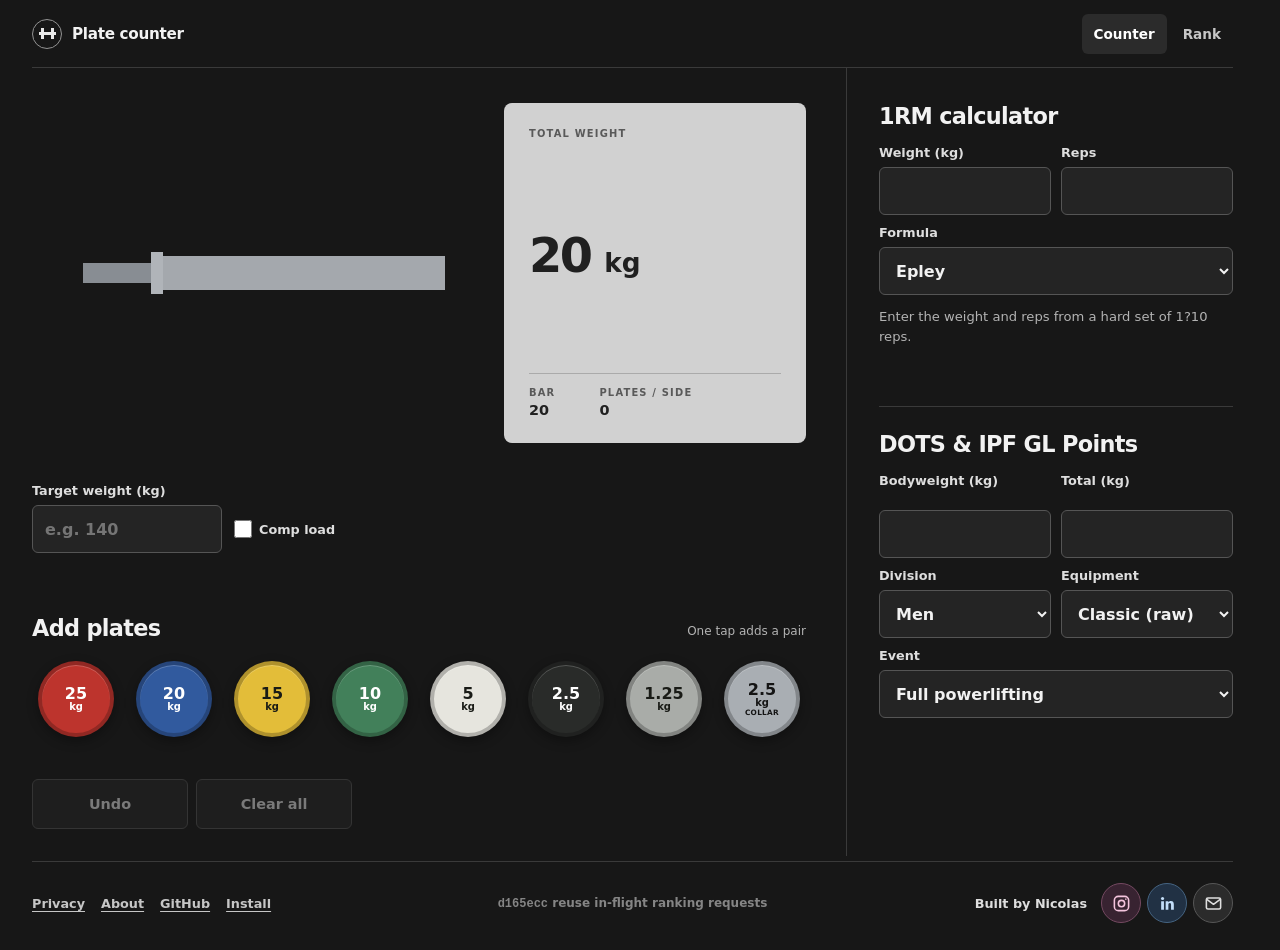
==== index.html @ 985d7a4e "ui mobile fix" ====
﻿<!doctype html>
<html lang="en">
<head>
  <meta charset="utf-8">
  <meta name="viewport" content="width=device-width, initial-scale=1">
  <meta name="theme-color" content="#171717">
  <title>Plate counter</title>
  <link rel="manifest" href="manifest.webmanifest">
  <link rel="stylesheet" href="styles/main.css">
</head>
<body>
  <main>
    <header class="header">
      <div class="brand"><span class="brand-mark" aria-hidden="true"><span></span></span><h1>Plate counter</h1></div>
      <nav class="site-tabs" aria-label="Pages"><a href="index.html" aria-current="page">Counter</a><a href="rank.html">Rank</a></nav>
    </header>
    <div class="app-layout">
    <div class="workspace">
      <section class="visual" aria-label="Barbell viewed from one side">
        <div class="barbell-view">
          <div class="barbell" aria-hidden="true">
            <div class="barbell-shaft"></div>
            <div class="barbell-shoulder"></div>
            <div class="barbell-sleeve"><div id="plate-stack"></div></div>
          </div>
        </div>
      </section>
      <section class="counter" aria-label="Barbell weight">
        <div class="counter-heading"><p>Total weight</p></div>
        <div class="total"><span id="total" aria-live="off">20</span> <span class="total-unit">kg</span></div>
        <p id="total-announcement" class="sr-only" aria-live="polite"></p>
        <div class="counter-details"><p><span>BAR</span><strong id="bar-weight">20</strong></p><p><span>PLATES / SIDE</span><strong id="per-side">0</strong></p></div>
      </section>
      <section class="controls" aria-labelledby="plates-title">
        <div class="target-load">
          <div class="target-fields">
            <label for="target-weight">Target weight (kg)<input id="target-weight" type="number" inputmode="decimal" step="any" placeholder="e.g. 140" aria-describedby="target-status"></label>
            <label class="comp-load"><input id="comp-load" type="checkbox"> Comp load</label>
          </div>
          <p id="target-status" role="status"></p>
        </div>
        <div class="controls-heading"><div><h2 id="plates-title">Add plates</h2></div><p>One tap adds a pair</p></div>
        <div id="plate-buttons" class="plate-buttons"></div>
        <div class="actions"><button id="undo" type="button" disabled>Undo</button><button id="clear" type="button" disabled>Clear all</button></div>
      </section>
    </div>
    <aside class="calculators" aria-label="Lifting calculators">
      <section class="calculator" aria-labelledby="one-rm-title">
        <h2 id="one-rm-title">1RM calculator</h2>
        <form id="one-rm-form" class="calculator-inputs">
          <label>Weight (kg)<input name="weight" type="number" min="0" step="any" inputmode="decimal" required></label>
          <label>Reps<input name="reps" type="number" min="1" max="10" step="1" inputmode="numeric" required></label>
          <label class="calculator-wide">Formula
            <select name="formula">
              <option value="epley">Epley</option>
              <option value="brzycki">Brzycki</option>
            </select>
          </label>
        </form>
        <p class="calculator-note">Enter the weight and reps from a hard set of 1?10 reps.</p>
        <output id="one-rm-result" class="calculator-result" aria-live="polite"></output>
      </section>
      <section class="calculator" aria-labelledby="scores-title">
        <h2 id="scores-title">DOTS &amp; IPF GL Points</h2>
        <form id="score-form" class="calculator-inputs">
          <label>Bodyweight (kg)<input name="bodyweight" type="number" min="0" step="any" inputmode="decimal" required></label>
          <label><span id="lift-result-label">Total (kg)</span><input name="liftResult" type="number" min="0" step="any" inputmode="decimal" required></label>
          <label>Division
            <select name="division">
              <option value="men">Men</option>
              <option value="women">Women</option>
            </select>
          </label>
          <label>Equipment
            <select name="equipment">
              <option value="classic">Classic (raw)</option>
              <option value="equipped">Equipped</option>
            </select>
          </label>
          <label class="calculator-wide">Event
            <select name="eventType">
              <option value="full">Full powerlifting</option>
              <option value="bench">Bench press only</option>
            </select>
          </label>
        </form>
        <output id="score-result" class="calculator-result" aria-live="polite"></output>
      </section>
    </aside>
    </div>
    <footer>
      <nav class="footer-pages" aria-label="Site information">
        <a href="privacy.html">Privacy</a>
        <a href="about.html">About</a>
        <a href="https://github.com/kampans/plate-counter">GitHub</a>
        <button id="install-app" class="footer-install" type="button" hidden>Install</button>
      </nav>
      <a class="footer-commit" href="https://github.com/kampans/plate-counter/commit/d165eccd08eb56cf5f79ba65597ac024fa3d75d5"><code>d165ecc</code> reuse in-flight ranking requests</a>
      <div class="footer-credit">
        <span>Built by Nicolas</span>
        <nav class="contact-badges" aria-label="Contact Nicolas">
          <a class="contact-instagram" href="https://www.instagram.com/nicocampan" aria-label="Instagram" title="Instagram">
            <svg viewBox="0 0 24 24" aria-hidden="true" fill="none" stroke="currentColor" stroke-width="2" stroke-linecap="round" stroke-linejoin="round"><rect x="3" y="3" width="18" height="18" rx="5"/><circle cx="12" cy="12" r="4"/><circle cx="17.5" cy="6.5" r="1" fill="currentColor" stroke="none"/></svg>
          </a>
          <a class="contact-linkedin" href="https://www.linkedin.com/feed/" aria-label="LinkedIn" title="LinkedIn">
            <svg viewBox="0 0 24 24" aria-hidden="true" fill="none" stroke="currentColor" stroke-width="2" stroke-linecap="round" stroke-linejoin="round"><path fill="currentColor" stroke="none" d="M4 9h3.5v11H4zm5.7 0H13v1.5c.7-1.1 1.7-1.8 3.3-1.8 3 0 3.7 2 3.7 4.6V20h-3.5v-6c0-1.5-.3-2.5-1.6-2.5-1.4 0-1.8 1.1-1.8 2.5v6H9.7z"/><circle cx="5.75" cy="5.7" r="2" fill="currentColor" stroke="none"/></svg>
          </a>
          <a class="contact-email" href="mailto:nikolas.kampans@gmail.com" aria-label="Email" title="Email">
            <svg viewBox="0 0 24 24" aria-hidden="true" fill="none" stroke="currentColor" stroke-width="2" stroke-linecap="round" stroke-linejoin="round"><rect x="3" y="5" width="18" height="14" rx="2"/><path d="m4 7 8 6 8-6"/></svg>
          </a>
        </nav>
      </div>
    </footer>
    <dialog id="install-help" class="site-dialog" aria-labelledby="install-help-title">
      <h2 id="install-help-title">Install or create a shortcut</h2>
      <p>On desktop Chrome, open the three-dot menu, choose <strong>Cast, save, and share</strong>, then select <strong>Install page as app</strong> or <strong>Create shortcut</strong>.</p>
      <p>On Android, open the Chrome menu and choose <strong>Add to Home screen</strong>.</p>
      <form method="dialog"><button type="submit" autofocus>Done</button></form>
    </dialog>
  </main>
  <script src="src/install.js"></script>
  <script src="config/plates.js"></script>
  <script src="src/counter.js"></script>
  <script src="src/calculators/one-rm.js"></script>
  <script src="src/score-formulas.js"></script>
  <script src="src/calculators/scores.js"></script>
  <script src="src/footer-commit.js" defer></script>
</body>
</html>
---- styles/main.css ----
﻿/* Plate counter: mobile-first, with a quiet monochrome interface. */
*, *::before, *::after { box-sizing: border-box; }
:root { font-family: system-ui, -apple-system, BlinkMacSystemFont, "Segoe UI", sans-serif; color: #f2f2f2; background: #171717; }
html { scrollbar-gutter: stable; }
body { margin: 0; min-height: 100dvh; -webkit-tap-highlight-color: transparent; }
main { display: flex; flex-direction: column; width: min(100% - 32px, 1000px); min-height: 100dvh; margin: 0 auto; }
.header { min-height: 68px; display: flex; justify-content: space-between; align-items: center; border-bottom: 1px solid #3a3a3a; }
.site-tabs { display: flex; gap: 4px; }
.site-tabs a { padding: 12px; border-radius: 6px; color: #c6c6c6; font-size: .85rem; font-weight: 700; text-decoration: none; }
.site-tabs a:is(:hover, [aria-current="page"]) { color: #fff; background: #2b2b2b; }
.site-tabs a:focus-visible { outline: 3px solid #f2f2f2; outline-offset: 2px; }
.brand { display: flex; align-items: center; gap: 10px; }
.brand-mark { width: 30px; height: 30px; display: grid; place-items: center; border: 1px solid #929292; border-radius: 50%; }
.brand-mark span { width: 13px; height: 11px; border-left: 3px solid #e8e8e8; border-right: 3px solid #e8e8e8; position: relative; }
.brand-mark span::after { content: ""; position: absolute; top: 4px; left: -5px; width: 17px; height: 3px; background: #e8e8e8; }
.brand :is(h1, .brand-title) { margin: 0; font-size: .95rem; font-weight: 750; letter-spacing: -.02em; }
.header-note, .visual-heading, .eyebrow, .counter-heading, .counter-details span, footer { font-size: .62rem; letter-spacing: .12em; font-weight: 700; }
.header-note { color: #999999; }
.workspace { padding-top: 23px; }
.visual-heading { display: flex; justify-content: space-between; color: #b0b0b0; }
.visual-heading span:last-child { color: #7a7a7a; }
.barbell-view {
  --barbell-height: clamp(250px, 68vw, 340px);
  --max-plate-scale: .56px;
  container-type: inline-size;
  height: var(--barbell-height);
  overflow: auto hidden;
}
.barbell {
  --shaft-width: clamp(36px, 15cqw, 105px);
  --shoulder-width: 12px;
  --plate-scale: clamp(.42px, calc((100cqw - var(--shaft-width) - var(--shoulder-width)) / 415), var(--max-plate-scale));
  --sleeve-length: calc(415 * var(--plate-scale));
  display: flex;
  align-items: center;
  width: max-content;
  margin-inline: auto;
  height: var(--barbell-height);
}
.barbell-shaft { flex: 0 0 auto; width: var(--shaft-width); height: calc(29 * var(--plate-scale)); background: #888d93; }
.barbell-shoulder { flex: 0 0 var(--shoulder-width); height: calc(62 * var(--plate-scale)); background: #b0b4b9; }
.barbell-sleeve { position: relative; flex: 0 0 auto; width: var(--sleeve-length); }
.barbell-sleeve::before {
  content: "";
  position: absolute;
  top: 50%;
  left: 0;
  width: var(--sleeve-length);
  height: calc(50 * var(--plate-scale));
  transform: translateY(-50%);
  background: #a4a8ad;
}
#plate-stack { position: relative; display: flex; align-items: center; }
.plate-profile {
  flex: none;
  width: calc(var(--thickness) * var(--plate-scale));
  height: calc(var(--diameter) * var(--plate-scale));
  border-radius: 2px;
  background: var(--plate-color);
}
.plate-profile:not(.collar-profile) { position: relative; border: 1px solid #000; }
.plate-number {
  position: absolute;
  bottom: 2px;
  left: 50%;
  transform: translateX(-50%);
  writing-mode: vertical-rl;
  text-orientation: upright;
  font: 700 8px/1 system-ui, sans-serif;
}
.collar-profile {
  position: relative;
  border-radius: 1px;
  background: #93999f;
  box-shadow: inset -3px 0 #747b82;
}
.collar-profile::before {
  content: "";
  position: absolute;
  bottom: 100%;
  left: 25%;
  width: 50%;
  height: calc(17 * var(--plate-scale));
  border-radius: 1px 1px 0 0;
  background: #747b82;
}
.counter { container-type: inline-size; margin-block-start: 24px; background: #d1d1d1; color: #202020; border-radius: 8px; padding: 18px 20px; }
.counter-heading { color: #595959; text-transform: uppercase; }
.counter-heading p { margin: 0; }
.total { margin: 4px 0 15px; min-block-size: 1lh; font-size: min(19cqi, 5rem); font-weight: 750; line-height: 1; letter-spacing: -.055em; font-variant-numeric: tabular-nums; white-space: nowrap; }
.total-unit { font-size: .55em; font-weight: 650; letter-spacing: 0; }
.counter-details { display: flex; gap: 44px; border-top: 1px solid #aaaaaa; padding-top: 13px; }
.counter-details p { margin: 0; display: flex; flex-direction: column; gap: 4px; }
.counter-details span { color: #595959; }
.counter-details strong { font-size: .9rem; }
.controls { padding: 30px 0 28px; }
.target-load { margin-bottom: 20px; }
.target-fields { display: flex; flex-wrap: wrap; align-items: end; gap: 12px; }
.target-fields > label:first-child { display: grid; flex: 0 1 190px; min-width: 0; gap: 7px; color: #dedede; font-size: .8rem; font-weight: 650; }
.comp-load { display: flex; align-items: center; gap: 7px; min-height: 48px; color: #dedede; font-size: .8rem; font-weight: 650; cursor: pointer; }
.comp-load input { width: 18px; height: 18px; margin: 0; accent-color: #ddd; cursor: pointer; }
#target-status { min-height: 2lh; margin: 6px 0 0; color: #b3b3b3; font-size: .8rem; line-height: 1.4; }
.controls-heading { display: flex; align-items: end; justify-content: space-between; gap: 8px; margin-bottom: 20px; }
.eyebrow { margin: 0 0 5px; color: #a7a7a7; }
h2 { margin: 0; font-size: 1.4rem; letter-spacing: -.03em; }
.controls-heading > p { margin: 0 0 3px; font-size: .75rem; color: #b3b3b3; text-align: right; }
.plate-buttons { display: grid; grid-template-columns: repeat(4, minmax(0, 1fr)); gap: 16px 7px; }
.plate-choice { display: flex; flex-direction: column; align-items: center; gap: 7px; min-width: 0; }
.plate-button { width: min(100%, 72px); min-width: 48px; min-height: 48px; aspect-ratio: 1; border-radius: 50%; border: 4px solid rgba(0,0,0,.23); box-shadow: inset 0 1px 0 rgba(255,255,255,.2), 0 4px 12px #0005; background: var(--plate-color); color: var(--plate-text); font: 750 1rem/1.1 system-ui, sans-serif; cursor: pointer; display: flex; flex-direction: column; align-items: center; justify-content: center; transition: transform .12s; }
.plate-button small { font-size: .62rem; font-weight: 650; }
.collar-button {
  color: #141414;
  background: #a9aeb3;
}
.collar-tag { font-size: .46rem; font-weight: 800; letter-spacing: .04em; text-transform: uppercase; }
.plate-button:active { transform: scale(.94); }
.plate-count { width: 100%; height: 1lh; color: #b5b5b5; text-align: center; font-size: .7rem; line-height: 1.4; white-space: nowrap; font-variant-numeric: tabular-nums; }
.actions { display: flex; gap: 8px; margin-top: 20px; }
.actions button { flex: 1; min-height: 50px; border: 1px solid #585858; border-radius: 6px; background: #282828; color: #f2f2f2; font: 650 .9rem system-ui, sans-serif; cursor: pointer; }
.actions button:not(:disabled):hover { background: #383838; }
.actions button:disabled { opacity: .45; cursor: not-allowed; }
button:focus-visible { outline: 3px solid #f2f2f2; outline-offset: 3px; }
.sr-only { position: absolute; width: 1px; height: 1px; padding: 0; margin: -1px; overflow: hidden; clip: rect(0,0,0,0); white-space: nowrap; border: 0; }
footer { display: grid; align-items: center; justify-items: center; gap: 12px; margin-top: auto; border-top: 1px solid #3a3a3a; padding: 19px 0 25px; color: #9c9c9c; font-size: .58rem; }
.footer-pages { display: flex; gap: 16px; }
.footer-pages :is(a, button) { display: inline-flex; align-items: center; min-height: 44px; color: #c6c6c6; font-size: .8rem; letter-spacing: 0; text-underline-offset: .2em; }
.footer-pages :is(a, button):hover { color: #fff; }
.footer-pages :is(a, button):focus-visible { outline: 2px solid #fff; outline-offset: 2px; }
.footer-install { padding: 0; border: 0; background: transparent; font-family: inherit; font-weight: inherit; text-decoration: underline; cursor: pointer; }
.footer-install[hidden] { display: none; }
.footer-commit { color: #858585; font-size: .75rem; letter-spacing: 0; text-align: center; text-decoration: none; overflow-wrap: anywhere; }
.footer-commit:hover, .footer-commit:focus-visible { text-decoration: underline; text-underline-offset: .2em; }
@media (min-width: 760px) {
  footer { grid-template-columns: minmax(0, 1fr) minmax(0, 1.2fr) minmax(0, 1fr); }
  .footer-pages { justify-self: start; }
  .footer-credit { justify-self: end; }
}
.footer-credit { display: flex; flex-wrap: wrap; align-items: center; gap: 8px 14px; color: #dedede; font-size: .8rem; letter-spacing: 0; }
.contact-badges { display: flex; flex-wrap: wrap; gap: 6px; }
.contact-badges a { display: grid; place-items: center; width: 40px; height: 40px; border: 1px solid var(--badge-border); border-radius: 50%; color: var(--badge-text); background: var(--badge-bg); }
.contact-badges svg { width: 19px; height: 19px; }
.contact-badges a:hover { border-color: currentColor; }
.contact-badges a:focus-visible { outline: 2px solid #fff; outline-offset: 2px; }
.contact-instagram { --badge-text: #f4c4dd; --badge-bg: #382331; --badge-border: #744961; }
.contact-linkedin { --badge-text: #c3def8; --badge-bg: #213144; --badge-border: #456482; }
.contact-email { --badge-text: #dedede; --badge-bg: #2b2b2b; --badge-border: #565656; }
@media (min-width: 700px) {
  main { width: min(100% - 64px, 1000px); }
  .workspace { display: grid; grid-template-columns: minmax(0, 1.5fr) minmax(270px, 1fr); gap: 20px; align-items: stretch; padding-top: 35px; }
  .visual { min-width: 0; }
  .barbell-view { --barbell-height: 340px; --max-plate-scale: .68px; }
  .counter { display: flex; flex-direction: column; justify-content: space-between; margin-block-start: 0; padding: 25px; }
  .total { margin: 20px 0; font-size: min(19cqi, 6rem); }
  .controls { grid-column: 1 / -1; padding: 20px 0 32px; }
  .plate-buttons { grid-template-columns: repeat(8, minmax(0, 1fr)); gap: 10px; }
  .plate-button { width: 76px; max-width: 100%; }
  .actions { max-width: 320px; }
}
@media (prefers-reduced-motion: reduce) { .plate-button { transition: none; } }


.calculators { border-top: 1px solid #3a3a3a; padding: 28px 0 32px; }
.calculator + .calculator { border-top: 1px solid #3a3a3a; margin-top: 24px; padding-top: 24px; }
.calculator-inputs { display: grid; grid-template-columns: repeat(2, minmax(0, 1fr)); gap: 10px; margin-top: 16px; }
.calculator-inputs label { display: grid; gap: 7px; color: #dedede; font-size: .8rem; font-weight: 650; }
#score-form label:nth-child(-n+2) { grid-template-rows: 2lh auto; }
.calculator-wide { grid-column: 1 / -1; }
.calculator-inputs :is(input[type="number"], select), #target-weight { width: 100%; min-width: 0; min-height: 48px; border: 1px solid #555; border-radius: 6px; padding: 10px 12px; color: #f2f2f2; background: #242424; color-scheme: dark; font: 600 1rem system-ui, sans-serif; }
.calculator-inputs :is(input, select):focus-visible, #target-weight:focus-visible { outline: 3px solid #f2f2f2; outline-offset: 2px; }
.calculator-note { margin: 12px 0 0; color: #b3b3b3; font-size: .82rem; line-height: 1.5; }
.calculator-result { display: block; margin-top: 12px; min-height: 1lh; line-height: 1.5; font-weight: 700; font-variant-numeric: tabular-nums; }
#score-result { min-height: 4lh; }

.ranking-page { width: min(100%, 620px); margin-inline: auto; padding: 28px 0 32px; }
:is(.privacy-page, .about-page) { width: min(100%, 620px); margin-inline: auto; padding: 36px 0; }
:is(.privacy-page, .about-page) h1 { margin: 0; font-size: 2rem; }
:is(.privacy-page, .about-page) h2 { margin-top: 24px; font-size: 1.05rem; }
:is(.privacy-page, .about-page) p { margin: 8px 0 0; color: #c6c6c6; line-height: 1.6; }
.about-links { display: flex; flex-wrap: wrap; gap: 8px; margin-top: 12px; }
.about-links a { display: inline-flex; align-items: center; min-height: 44px; padding: 0 14px; border: 1px solid var(--badge-border); border-radius: 999px; color: var(--badge-text); background: var(--badge-bg); font-size: .85rem; font-weight: 700; text-decoration: none; }
.about-links a:hover { border-color: currentColor; }
.about-links a:focus-visible { outline: 2px solid #fff; outline-offset: 2px; }
.site-dialog { width: min(calc(100% - 32px), 420px); padding: 24px; border: 1px solid #555; border-radius: 12px; background: #242424; color: #f2f2f2; }
.site-dialog::backdrop { background: #000b; }
@media (prefers-reduced-motion: no-preference) {
  #rank-reminder[open], #rank-reminder[open]::backdrop { animation: rank-reminder-fade-in 240ms ease-out; }
  @keyframes rank-reminder-fade-in { from { opacity: 0; } to { opacity: 1; } }
}
.site-dialog h2 { margin-bottom: 20px; }
.site-dialog p { color: #d8d8d8; font-size: .9rem; line-height: 1.5; }
.site-dialog button { width: 100%; min-height: 48px; padding: 8px 16px; border: 0; border-radius: 6px; background: #bd342d; color: #fff; font: 700 .95rem system-ui, sans-serif; cursor: pointer; }
.rank-age-options { display: grid; grid-template-columns: minmax(0, 1fr) minmax(0, 135px); align-items: end; gap: 10px; }
.rank-age-options[hidden] { display: none; }
.rank-age-options .comp-load { display: flex; }
.rank-age-options .comp-load input { flex: none; }
.rank-lifts { display: grid; grid-template-columns: repeat(auto-fit, minmax(min(100%, 135px), 1fr)); gap: 10px; margin: 0; padding: 0; border: 0; min-width: 0; }
.rank-lifts legend { padding: 0; margin: 6px 0 8px; font-size: .85rem; font-weight: 700; }
.rank-live-total { font-weight: 700; font-variant-numeric: tabular-nums; }
.rank-status { min-height: 2lh; margin: 0; }
.rank-submit { min-height: 48px; border: 1px solid transparent; border-radius: 6px; color: #fff; background: var(--rank-red, #bd342d); font: 700 .95rem system-ui, sans-serif; cursor: pointer; }
.rank-submit:disabled { background: #303030; border-color: #555; color: #b3b3b3; cursor: not-allowed; }
.rank-results { margin-top: 20px; }
.rank-results h3 { margin: 0 0 8px; }
.rank-results p { margin: 8px 0; }
.rank-table-scroll { overflow-x: auto; }
.rank-table-scroll:focus-visible { outline: 2px solid #f2f2f2; outline-offset: 2px; }
.rank-neighbors { width: 100%; border-collapse: collapse; font-size: .85rem; font-variant-numeric: tabular-nums; }
.rank-neighbors caption { margin: 8px 0; text-align: left; font-weight: 700; }
.rank-neighbors :is(th, td) { padding: 8px 10px; border-bottom: 1px solid #3a3a3a; text-align: left; }
.rank-neighbors :is(th, td):not(:nth-child(2)) { text-align: right; white-space: nowrap; }
.rank-neighbors :is(th, td):nth-child(2) { min-width: 10ch; }
.rank-neighbors .rank-your-row { background: #582522; color: #fff; font-weight: 750; }
.rank-your-row td:first-child { box-shadow: inset 3px 0 #bd342d; }
.rank-attribution a { color: #e5e5e5; }

@media (min-width: 1000px) {
  main { width: min(100% - 64px, 1360px); }
  .app-layout { display: grid; grid-template-columns: minmax(0, 1.6fr) minmax(320px, .8fr); gap: 40px; align-items: start; }
  .calculators { border-top: 0; border-left: 1px solid #3a3a3a; padding: 35px 0 30px 32px; }
}
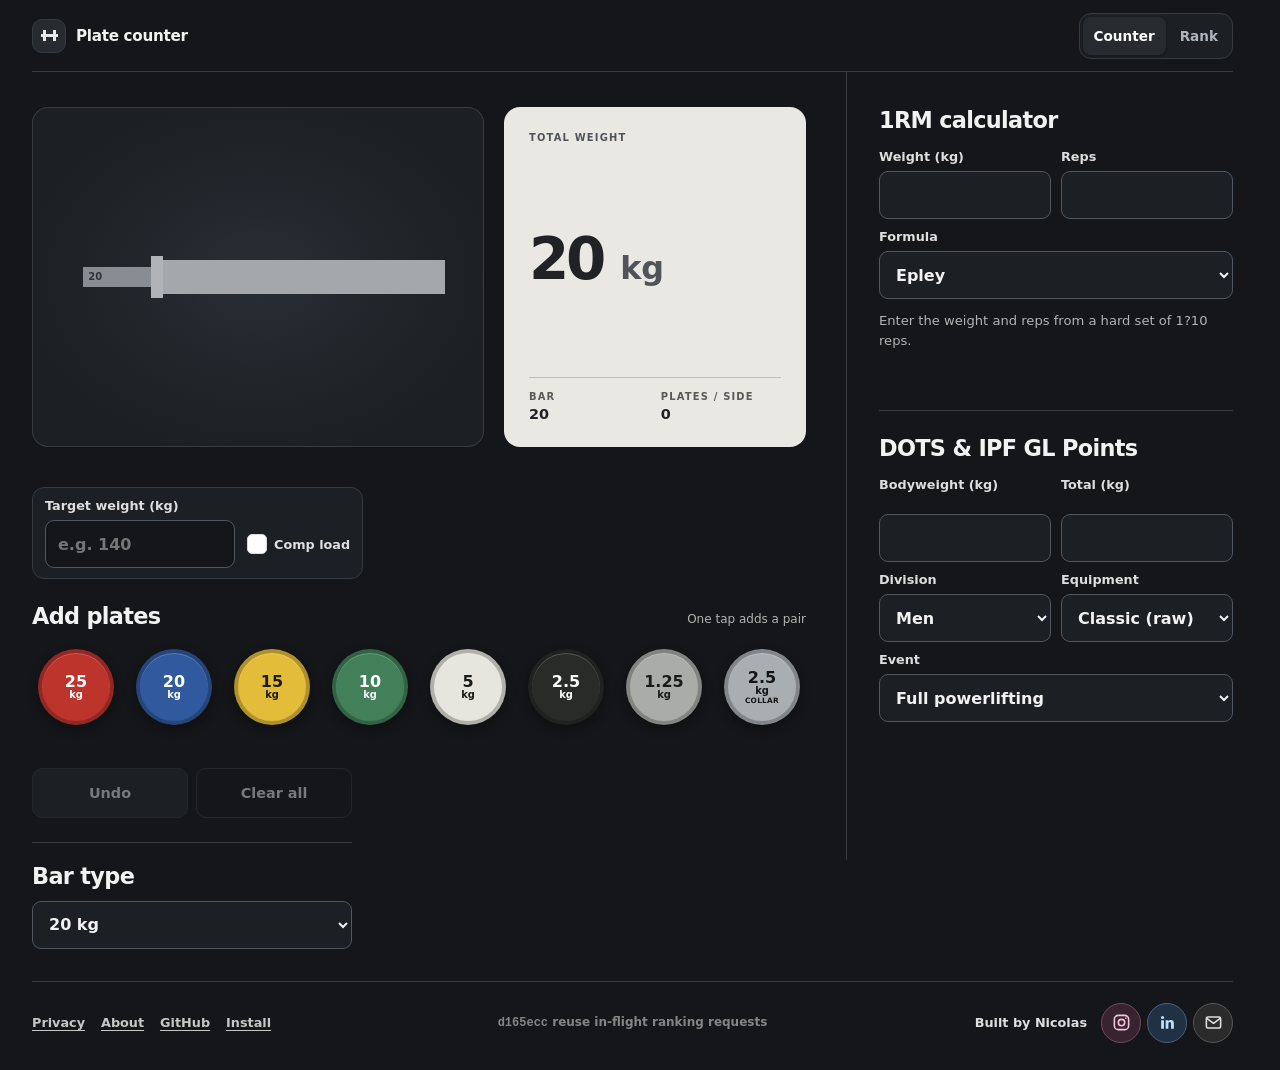
==== commit 6c42ebfe: "bar types" ====
--- a/index.html
+++ b/index.html
@@ -19,7 +19,7 @@
       <section class="visual" aria-label="Barbell viewed from one side">
         <div class="barbell-view">
           <div class="barbell" aria-hidden="true">
-            <div class="barbell-shaft"></div>
+            <div class="barbell-shaft"><span id="barbell-weight" class="barbell-weight"></span></div>
             <div class="barbell-shoulder"></div>
             <div class="barbell-sleeve"><div id="plate-stack"></div></div>
           </div>
@@ -42,6 +42,10 @@
         <div class="controls-heading"><div><h2 id="plates-title">Add plates</h2></div><p>One tap adds a pair</p></div>
         <div id="plate-buttons" class="plate-buttons"></div>
         <div class="actions"><button id="undo" type="button" disabled>Undo</button><button id="clear" type="button" disabled>Clear all</button></div>
+        <section class="bar-type" aria-labelledby="bar-type-title">
+          <h2 id="bar-type-title"><label for="bar-type">Bar type</label></h2>
+          <select id="bar-type"></select>
+        </section>
       </section>
     </div>
     <aside class="calculators" aria-label="Lifting calculators">
--- a/styles/main.css
+++ b/styles/main.css
@@ -1,16 +1,27 @@
 ﻿/* Plate counter: mobile-first, with a quiet monochrome interface. */
 *, *::before, *::after { box-sizing: border-box; }
-:root { font-family: system-ui, -apple-system, BlinkMacSystemFont, "Segoe UI", sans-serif; color: #f2f2f2; background: #171717; }
+:root {
+  --page: #141619;
+  --surface: #1c1f23;
+  --surface-raised: #272b30;
+  --line: #363b41;
+  --muted: #aeb5bd;
+  --panel-radius: 16px;
+  font-family: system-ui, -apple-system, BlinkMacSystemFont, "Segoe UI", sans-serif;
+  color: #f2f2f2;
+  background: var(--page);
+}
 html { scrollbar-gutter: stable; }
 body { margin: 0; min-height: 100dvh; -webkit-tap-highlight-color: transparent; }
 main { display: flex; flex-direction: column; width: min(100% - 32px, 1000px); min-height: 100dvh; margin: 0 auto; }
-.header { min-height: 68px; display: flex; justify-content: space-between; align-items: center; border-bottom: 1px solid #3a3a3a; }
-.site-tabs { display: flex; gap: 4px; }
-.site-tabs a { padding: 12px; border-radius: 6px; color: #c6c6c6; font-size: .85rem; font-weight: 700; text-decoration: none; }
-.site-tabs a:is(:hover, [aria-current="page"]) { color: #fff; background: #2b2b2b; }
+.header { min-height: 72px; display: flex; justify-content: space-between; align-items: center; border-bottom: 1px solid var(--line); }
+.site-tabs { display: flex; gap: 3px; padding: 3px; border: 1px solid var(--line); border-radius: 12px; background: var(--surface); }
+.site-tabs a { display: flex; align-items: center; min-height: 38px; padding: 0 11px; border-radius: 8px; color: var(--muted); font-size: .85rem; font-weight: 700; text-decoration: none; }
+.site-tabs a:hover { color: #fff; }
+.site-tabs a[aria-current="page"] { color: #fff; background: var(--surface-raised); box-shadow: 0 1px 3px #0004; }
 .site-tabs a:focus-visible { outline: 3px solid #f2f2f2; outline-offset: 2px; }
 .brand { display: flex; align-items: center; gap: 10px; }
-.brand-mark { width: 30px; height: 30px; display: grid; place-items: center; border: 1px solid #929292; border-radius: 50%; }
+.brand-mark { width: 34px; height: 34px; display: grid; place-items: center; border: 1px solid var(--line); border-radius: 10px; background: var(--surface-raised); }
 .brand-mark span { width: 13px; height: 11px; border-left: 3px solid #e8e8e8; border-right: 3px solid #e8e8e8; position: relative; }
 .brand-mark span::after { content: ""; position: absolute; top: 4px; left: -5px; width: 17px; height: 3px; background: #e8e8e8; }
 .brand :is(h1, .brand-title) { margin: 0; font-size: .95rem; font-weight: 750; letter-spacing: -.02em; }
@@ -20,11 +31,14 @@
 .visual-heading { display: flex; justify-content: space-between; color: #b0b0b0; }
 .visual-heading span:last-child { color: #7a7a7a; }
 .barbell-view {
-  --barbell-height: clamp(250px, 68vw, 340px);
+  --barbell-height: clamp(282px, 68vw + 32px, 372px);
   --max-plate-scale: .56px;
   container-type: inline-size;
   height: var(--barbell-height);
   overflow: auto hidden;
+  border-radius: var(--panel-radius);
+  background: radial-gradient(ellipse at center, #292e35, var(--surface) 75%);
+  box-shadow: inset 0 0 0 1px var(--line);
 }
 .barbell {
   --shaft-width: clamp(36px, 15cqw, 105px);
@@ -37,7 +51,8 @@
   margin-inline: auto;
   height: var(--barbell-height);
 }
-.barbell-shaft { flex: 0 0 auto; width: var(--shaft-width); height: calc(29 * var(--plate-scale)); background: #888d93; }
+.barbell-shaft { display: flex; align-items: center; flex: 0 0 auto; width: var(--shaft-width); height: calc(29 * var(--plate-scale)); padding-inline-start: 5px; background: #888d93; }
+.barbell-weight { color: #303338; font-size: .625rem; font-weight: 700; line-height: 1; font-variant-numeric: tabular-nums; }
 .barbell-shoulder { flex: 0 0 var(--shoulder-width); height: calc(62 * var(--plate-scale)); background: #b0b4b9; }
 .barbell-sleeve { position: relative; flex: 0 0 auto; width: var(--sleeve-length); }
 .barbell-sleeve::before {
@@ -84,22 +99,77 @@
   border-radius: 1px 1px 0 0;
   background: #747b82;
 }
-.counter { container-type: inline-size; margin-block-start: 24px; background: #d1d1d1; color: #202020; border-radius: 8px; padding: 18px 20px; }
-.counter-heading { color: #595959; text-transform: uppercase; }
+.counter { container-type: inline-size; margin-block-start: 24px; background: #e9e8e3; color: #202226; border-radius: var(--panel-radius); padding: 20px; }
+.counter-heading { color: #50545a; text-transform: uppercase; }
 .counter-heading p { margin: 0; }
 .total { margin: 4px 0 15px; min-block-size: 1lh; font-size: min(19cqi, 5rem); font-weight: 750; line-height: 1; letter-spacing: -.055em; font-variant-numeric: tabular-nums; white-space: nowrap; }
-.total-unit { font-size: .55em; font-weight: 650; letter-spacing: 0; }
-.counter-details { display: flex; gap: 44px; border-top: 1px solid #aaaaaa; padding-top: 13px; }
+.total-unit { color: #50545a; font-size: .55em; font-weight: 650; letter-spacing: 0; }
+.counter-details { display: grid; grid-template-columns: 1fr 1fr; gap: 12px; border-top: 1px solid #bdbfbd; padding-top: 13px; }
 .counter-details p { margin: 0; display: flex; flex-direction: column; gap: 4px; }
 .counter-details span { color: #595959; }
 .counter-details strong { font-size: .9rem; }
 .controls { padding: 30px 0 28px; }
-.target-load { margin-bottom: 20px; }
+.target-load { margin-bottom: 24px; padding: 10px 12px; border: 1px solid var(--line); border-radius: 12px; background: var(--surface); }
 .target-fields { display: flex; flex-wrap: wrap; align-items: end; gap: 12px; }
-.target-fields > label:first-child { display: grid; flex: 0 1 190px; min-width: 0; gap: 7px; color: #dedede; font-size: .8rem; font-weight: 650; }
+.target-fields > label:first-child { display: grid; flex: 1 1 120px; max-width: 190px; min-width: 0; gap: 7px; color: #dedede; font-size: .8rem; font-weight: 650; }
 .comp-load { display: flex; align-items: center; gap: 7px; min-height: 48px; color: #dedede; font-size: .8rem; font-weight: 650; cursor: pointer; }
-.comp-load input { width: 18px; height: 18px; margin: 0; accent-color: #ddd; cursor: pointer; }
-#target-status { min-height: 2lh; margin: 6px 0 0; color: #b3b3b3; font-size: .8rem; line-height: 1.4; }
+/* Adapted from Galahhad on Uiverse, based on Ant Design. See LICENSE.
+   https://uiverse.io/Galahhad/sweet-ape-100 */
+input[type="checkbox"] {
+  --checkbox-blue: #1677ff;
+  appearance: none;
+  position: relative;
+  flex: none;
+  width: 20px;
+  height: 20px;
+  margin: 0;
+  border: 1px solid #d9d9d9;
+  border-radius: 5px;
+  background: #fff;
+  cursor: pointer;
+  transition: background-color .3s, border-color .3s;
+}
+input[type="checkbox"]::before {
+  content: "";
+  position: absolute;
+  top: 40%;
+  left: 50%;
+  width: 4px;
+  height: 7px;
+  border-right: 2px solid #fff;
+  border-bottom: 2px solid #fff;
+  transform: translate(-50%, -50%) rotate(45deg) scale(0);
+  opacity: 0;
+  transition: transform .1s cubic-bezier(.71, -.46, .88, .6), opacity .1s;
+}
+input[type="checkbox"]::after {
+  content: "";
+  position: absolute;
+  inset: 0;
+  border-radius: inherit;
+  box-shadow: 0 0 0 8px var(--checkbox-blue);
+  opacity: 0;
+  transition: box-shadow .5s cubic-bezier(.12, .4, .29, 1.46), opacity .5s;
+}
+input[type="checkbox"]:hover { border-color: var(--checkbox-blue); }
+input[type="checkbox"]:checked { background: var(--checkbox-blue); border-color: transparent; }
+input[type="checkbox"]:checked::before {
+  transform: translate(-50%, -50%) rotate(45deg) scale(1.2);
+  opacity: 1;
+  transition: transform .2s cubic-bezier(.12, .4, .29, 1.46) .1s, opacity .2s .1s;
+}
+input[type="checkbox"]:active:not(:checked)::after { box-shadow: none; opacity: 1; transition: none; }
+input[type="checkbox"]:focus-visible { outline: 2px solid #fff; outline-offset: 3px; }
+@media (prefers-reduced-motion: reduce) {
+  input[type="checkbox"], input[type="checkbox"]::before, input[type="checkbox"]::after,
+  input[type="checkbox"]:checked::before { transition: none; }
+}
+@media (forced-colors: active) {
+  input[type="checkbox"] { appearance: auto; }
+  input[type="checkbox"]::before, input[type="checkbox"]::after { content: none; }
+}
+#target-status { margin: 6px 0 0; color: var(--muted); font-size: .8rem; line-height: 1.4; }
+#target-status:empty { margin: 0; }
 .controls-heading { display: flex; align-items: end; justify-content: space-between; gap: 8px; margin-bottom: 20px; }
 .eyebrow { margin: 0 0 5px; color: #a7a7a7; }
 h2 { margin: 0; font-size: 1.4rem; letter-spacing: -.03em; }
@@ -114,11 +184,14 @@
 }
 .collar-tag { font-size: .46rem; font-weight: 800; letter-spacing: .04em; text-transform: uppercase; }
 .plate-button:active { transform: scale(.94); }
+@media (hover: hover) { .plate-button:hover { filter: brightness(1.12); } }
 .plate-count { width: 100%; height: 1lh; color: #b5b5b5; text-align: center; font-size: .7rem; line-height: 1.4; white-space: nowrap; font-variant-numeric: tabular-nums; }
 .actions { display: flex; gap: 8px; margin-top: 20px; }
-.actions button { flex: 1; min-height: 50px; border: 1px solid #585858; border-radius: 6px; background: #282828; color: #f2f2f2; font: 650 .9rem system-ui, sans-serif; cursor: pointer; }
-.actions button:not(:disabled):hover { background: #383838; }
+.actions button { flex: 1; min-height: 50px; border: 1px solid var(--line); border-radius: 10px; background: var(--surface-raised); color: #f2f2f2; font: 650 .9rem system-ui, sans-serif; cursor: pointer; }
+#clear { background: transparent; }
+.actions button:not(:disabled):hover, #clear:not(:disabled):hover { background: #353b42; }
 .actions button:disabled { opacity: .45; cursor: not-allowed; }
+.bar-type { display: grid; gap: 12px; max-width: 320px; margin-top: 24px; padding-top: 20px; border-top: 1px solid var(--line); }
 button:focus-visible { outline: 3px solid #f2f2f2; outline-offset: 3px; }
 .sr-only { position: absolute; width: 1px; height: 1px; padding: 0; margin: -1px; overflow: hidden; clip: rect(0,0,0,0); white-space: nowrap; border: 0; }
 footer { display: grid; align-items: center; justify-items: center; gap: 12px; margin-top: auto; border-top: 1px solid #3a3a3a; padding: 19px 0 25px; color: #9c9c9c; font-size: .58rem; }
@@ -150,8 +223,9 @@
   .visual { min-width: 0; }
   .barbell-view { --barbell-height: 340px; --max-plate-scale: .68px; }
   .counter { display: flex; flex-direction: column; justify-content: space-between; margin-block-start: 0; padding: 25px; }
-  .total { margin: 20px 0; font-size: min(19cqi, 6rem); }
+  .total { margin: 20px 0; font-size: min(23cqi, 7rem); }
   .controls { grid-column: 1 / -1; padding: 20px 0 32px; }
+  .target-load { width: fit-content; max-width: 100%; }
   .plate-buttons { grid-template-columns: repeat(8, minmax(0, 1fr)); gap: 10px; }
   .plate-button { width: 76px; max-width: 100%; }
   .actions { max-width: 320px; }
@@ -165,8 +239,9 @@
 .calculator-inputs label { display: grid; gap: 7px; color: #dedede; font-size: .8rem; font-weight: 650; }
 #score-form label:nth-child(-n+2) { grid-template-rows: 2lh auto; }
 .calculator-wide { grid-column: 1 / -1; }
-.calculator-inputs :is(input[type="number"], select), #target-weight { width: 100%; min-width: 0; min-height: 48px; border: 1px solid #555; border-radius: 6px; padding: 10px 12px; color: #f2f2f2; background: #242424; color-scheme: dark; font: 600 1rem system-ui, sans-serif; }
-.calculator-inputs :is(input, select):focus-visible, #target-weight:focus-visible { outline: 3px solid #f2f2f2; outline-offset: 2px; }
+.calculator-inputs :is(input[type="number"], select), #target-weight, #bar-type { width: 100%; min-width: 0; min-height: 48px; border: 1px solid #505760; border-radius: 9px; padding: 10px 12px; color: #f2f2f2; background: var(--surface); color-scheme: dark; font: 600 1rem system-ui, sans-serif; }
+#target-weight { background: var(--page); }
+.calculator-inputs :is(input, select):focus-visible, #target-weight:focus-visible, #bar-type:focus-visible { outline: 3px solid #f2f2f2; outline-offset: 2px; }
 .calculator-note { margin: 12px 0 0; color: #b3b3b3; font-size: .82rem; line-height: 1.5; }
 .calculator-result { display: block; margin-top: 12px; min-height: 1lh; line-height: 1.5; font-weight: 700; font-variant-numeric: tabular-nums; }
 #score-result { min-height: 4lh; }
@@ -176,6 +251,7 @@
 :is(.privacy-page, .about-page) h1 { margin: 0; font-size: 2rem; }
 :is(.privacy-page, .about-page) h2 { margin-top: 24px; font-size: 1.05rem; }
 :is(.privacy-page, .about-page) p { margin: 8px 0 0; color: #c6c6c6; line-height: 1.6; }
+.about-page p a { color: #e5e5e5; text-underline-offset: .2em; }
 .about-links { display: flex; flex-wrap: wrap; gap: 8px; margin-top: 12px; }
 .about-links a { display: inline-flex; align-items: center; min-height: 44px; padding: 0 14px; border: 1px solid var(--badge-border); border-radius: 999px; color: var(--badge-text); background: var(--badge-bg); font-size: .85rem; font-weight: 700; text-decoration: none; }
 .about-links a:hover { border-color: currentColor; }
@@ -192,7 +268,6 @@
 .rank-age-options { display: grid; grid-template-columns: minmax(0, 1fr) minmax(0, 135px); align-items: end; gap: 10px; }
 .rank-age-options[hidden] { display: none; }
 .rank-age-options .comp-load { display: flex; }
-.rank-age-options .comp-load input { flex: none; }
 .rank-lifts { display: grid; grid-template-columns: repeat(auto-fit, minmax(min(100%, 135px), 1fr)); gap: 10px; margin: 0; padding: 0; border: 0; min-width: 0; }
 .rank-lifts legend { padding: 0; margin: 6px 0 8px; font-size: .85rem; font-weight: 700; }
 .rank-live-total { font-weight: 700; font-variant-numeric: tabular-nums; }
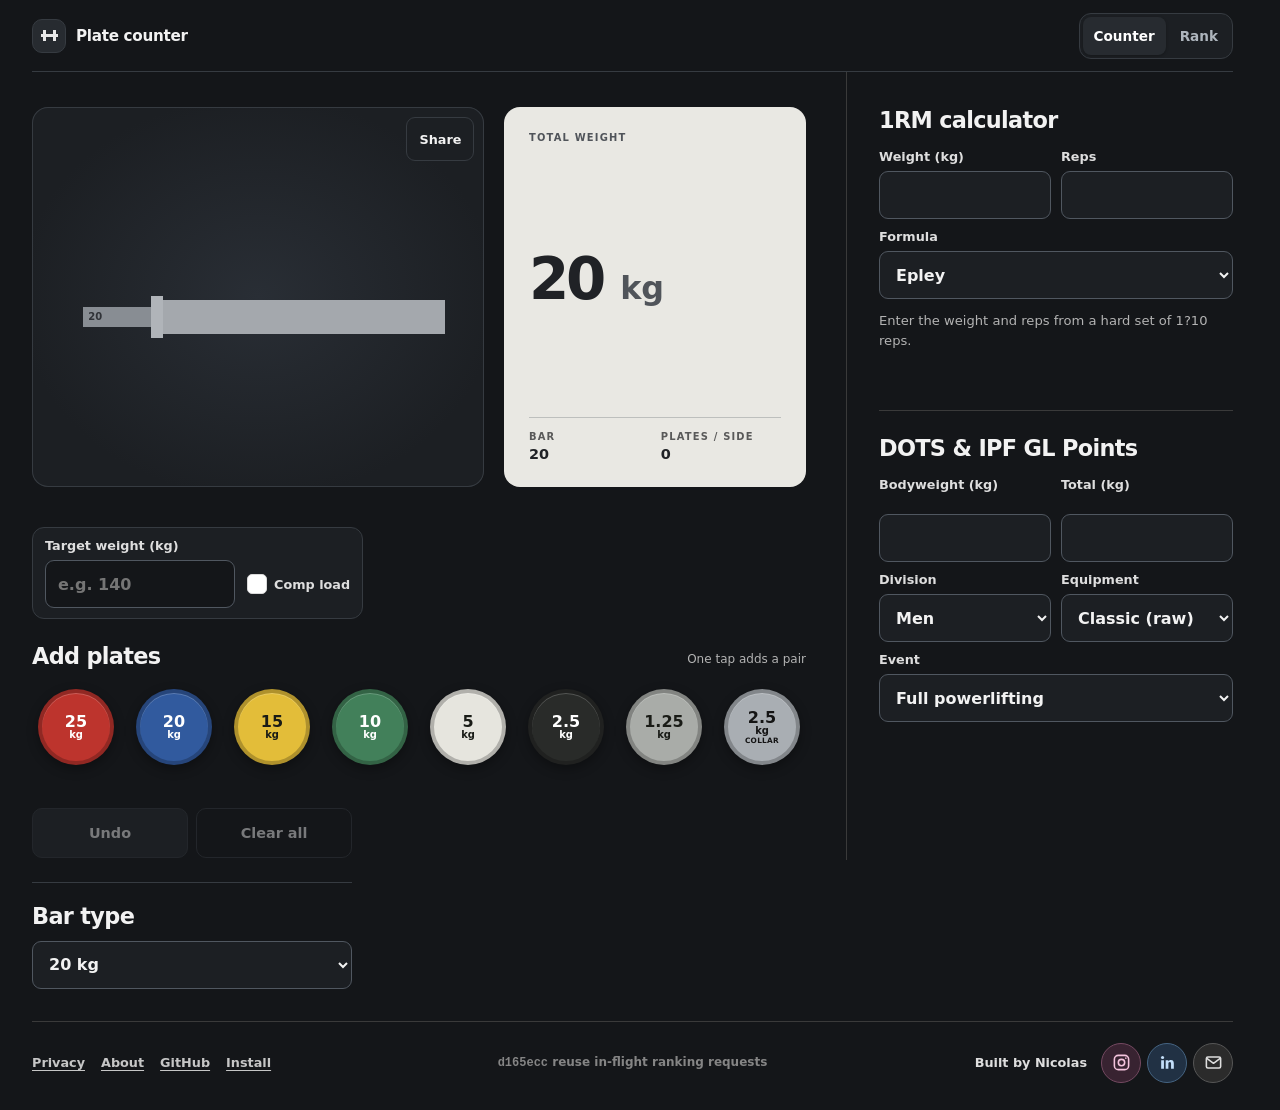
==== commit d40db0c0: "add barbell share button" ====
--- a/index.html
+++ b/index.html
@@ -17,6 +17,8 @@
     <div class="app-layout">
     <div class="workspace">
       <section class="visual" aria-label="Barbell viewed from one side">
+        <button class="share-barbell" id="share-barbell" type="button" aria-label="Share barbell image">Share</button>
+        <p id="share-status" class="sr-only" role="status"></p>
         <div class="barbell-view">
           <div class="barbell" aria-hidden="true">
             <div class="barbell-shaft"><span id="barbell-weight" class="barbell-weight"></span></div>
@@ -124,6 +126,7 @@
   </main>
   <script src="src/install.js"></script>
   <script src="config/plates.js"></script>
+  <script src="src/barbell-export.js"></script>
   <script src="src/counter.js"></script>
   <script src="src/calculators/one-rm.js"></script>
   <script src="src/score-formulas.js"></script>
--- a/styles/main.css
+++ b/styles/main.css
@@ -28,13 +28,31 @@
 .header-note, .visual-heading, .eyebrow, .counter-heading, .counter-details span, footer { font-size: .62rem; letter-spacing: .12em; font-weight: 700; }
 .header-note { color: #999999; }
 .workspace { padding-top: 23px; }
+.visual { position: relative; min-width: 0; }
+.share-barbell {
+  position: absolute;
+  z-index: 1;
+  inset-block-start: 10px;
+  inset-inline-end: 10px;
+  min-height: 44px;
+  padding: 0 12px;
+  border: 1px solid var(--line);
+  border-radius: 9px;
+  background: var(--surface);
+  color: inherit;
+  font: 650 .8rem system-ui, sans-serif;
+  cursor: pointer;
+}
+.share-barbell:hover { background: var(--surface-raised); }
+.share-barbell:disabled { opacity: .65; cursor: wait; }
 .visual-heading { display: flex; justify-content: space-between; color: #b0b0b0; }
 .visual-heading span:last-child { color: #7a7a7a; }
 .barbell-view {
   --barbell-height: clamp(282px, 68vw + 32px, 372px);
   --max-plate-scale: .56px;
   container-type: inline-size;
-  height: var(--barbell-height);
+  height: calc(var(--barbell-height) + 40px);
+  padding-block-start: 40px;
   overflow: auto hidden;
   border-radius: var(--panel-radius);
   background: radial-gradient(ellipse at center, #292e35, var(--surface) 75%);
@@ -220,7 +238,6 @@
 @media (min-width: 700px) {
   main { width: min(100% - 64px, 1000px); }
   .workspace { display: grid; grid-template-columns: minmax(0, 1.5fr) minmax(270px, 1fr); gap: 20px; align-items: stretch; padding-top: 35px; }
-  .visual { min-width: 0; }
   .barbell-view { --barbell-height: 340px; --max-plate-scale: .68px; }
   .counter { display: flex; flex-direction: column; justify-content: space-between; margin-block-start: 0; padding: 25px; }
   .total { margin: 20px 0; font-size: min(23cqi, 7rem); }
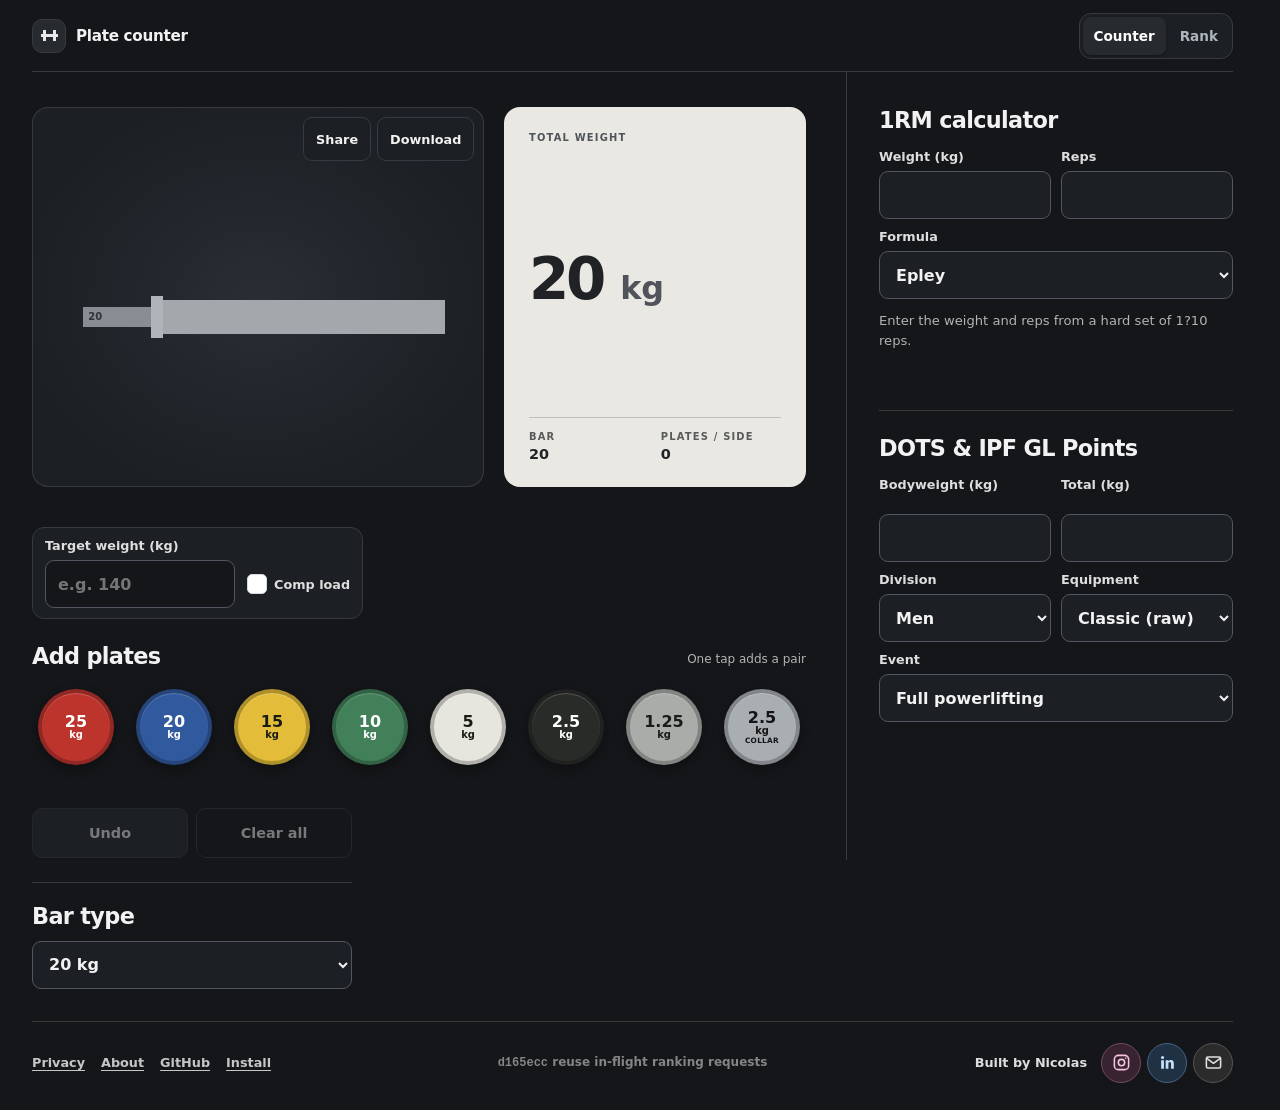
==== commit b33fa12e: "copy and download barbell png" ====
--- a/index.html
+++ b/index.html
@@ -17,7 +17,10 @@
     <div class="app-layout">
     <div class="workspace">
       <section class="visual" aria-label="Barbell viewed from one side">
-        <button class="share-barbell" id="share-barbell" type="button" aria-label="Share barbell image">Share</button>
+        <div class="barbell-actions">
+          <button id="share-barbell" type="button" title="Copy barbell PNG to clipboard">Share</button>
+          <button id="download-barbell" type="button" title="Download barbell PNG">Download</button>
+        </div>
         <p id="share-status" class="sr-only" role="status"></p>
         <div class="barbell-view">
           <div class="barbell" aria-hidden="true">
--- a/styles/main.css
+++ b/styles/main.css
@@ -29,11 +29,15 @@
 .header-note { color: #999999; }
 .workspace { padding-top: 23px; }
 .visual { position: relative; min-width: 0; }
-.share-barbell {
+.barbell-actions {
   position: absolute;
   z-index: 1;
   inset-block-start: 10px;
   inset-inline-end: 10px;
+  display: flex;
+  gap: 6px;
+}
+.barbell-actions button {
   min-height: 44px;
   padding: 0 12px;
   border: 1px solid var(--line);
@@ -43,8 +47,8 @@
   font: 650 .8rem system-ui, sans-serif;
   cursor: pointer;
 }
-.share-barbell:hover { background: var(--surface-raised); }
-.share-barbell:disabled { opacity: .65; cursor: wait; }
+.barbell-actions button:hover { background: var(--surface-raised); }
+.barbell-actions button:disabled { opacity: .65; cursor: wait; }
 .visual-heading { display: flex; justify-content: space-between; color: #b0b0b0; }
 .visual-heading span:last-child { color: #7a7a7a; }
 .barbell-view {
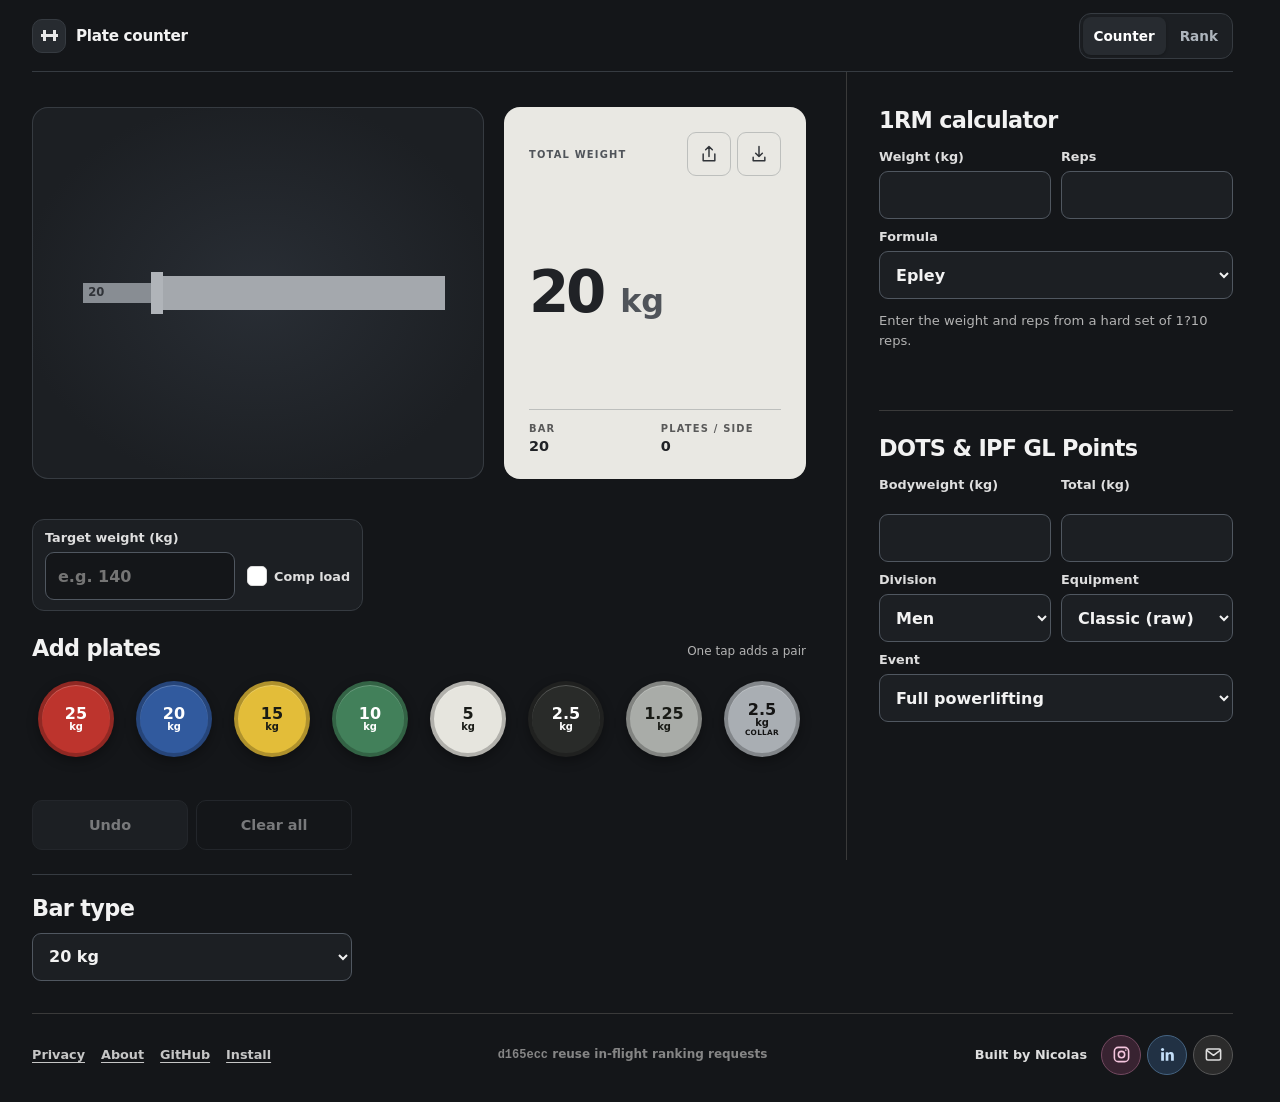
==== commit d4f2f5bb: "move export icons to weight card" ====
--- a/index.html
+++ b/index.html
@@ -17,11 +17,6 @@
     <div class="app-layout">
     <div class="workspace">
       <section class="visual" aria-label="Barbell viewed from one side">
-        <div class="barbell-actions">
-          <button id="share-barbell" type="button" title="Copy barbell PNG to clipboard">Share</button>
-          <button id="download-barbell" type="button" title="Download barbell PNG">Download</button>
-        </div>
-        <p id="share-status" class="sr-only" role="status"></p>
         <div class="barbell-view">
           <div class="barbell" aria-hidden="true">
             <div class="barbell-shaft"><span id="barbell-weight" class="barbell-weight"></span></div>
@@ -31,7 +26,20 @@
         </div>
       </section>
       <section class="counter" aria-label="Barbell weight">
-        <div class="counter-heading"><p>Total weight</p></div>
+        <div class="counter-heading">
+          <p>Total weight</p>
+          <div class="barbell-actions">
+            <button id="share-barbell" type="button" aria-label="Share barbell image by copying to clipboard" title="Copy barbell PNG to clipboard">
+              <svg class="share-icon" viewBox="0 0 24 24" aria-hidden="true"><path d="M12 15V3m-4 4 4-4 4 4M5 12v8h14v-8"/></svg>
+              <svg class="copied-icon" viewBox="0 0 24 24" aria-hidden="true"><path d="m5 12 4 4L19 6"/></svg>
+              <svg class="copy-error-icon" viewBox="0 0 24 24" aria-hidden="true"><path d="m6 6 12 12M18 6 6 18"/></svg>
+            </button>
+            <button id="download-barbell" type="button" aria-label="Download barbell PNG" title="Download barbell PNG">
+              <svg viewBox="0 0 24 24" aria-hidden="true"><path d="M12 3v12m-4-4 4 4 4-4M5 16v4h14v-4"/></svg>
+            </button>
+          </div>
+        </div>
+        <p id="share-status" class="sr-only" role="status"></p>
         <div class="total"><span id="total" aria-live="off">20</span> <span class="total-unit">kg</span></div>
         <p id="total-announcement" class="sr-only" aria-live="polite"></p>
         <div class="counter-details"><p><span>BAR</span><strong id="bar-weight">20</strong></p><p><span>PLATES / SIDE</span><strong id="per-side">0</strong></p></div>
--- a/styles/main.css
+++ b/styles/main.css
@@ -28,35 +28,38 @@
 .header-note, .visual-heading, .eyebrow, .counter-heading, .counter-details span, footer { font-size: .62rem; letter-spacing: .12em; font-weight: 700; }
 .header-note { color: #999999; }
 .workspace { padding-top: 23px; }
-.visual { position: relative; min-width: 0; }
+.visual { min-width: 0; }
 .barbell-actions {
-  position: absolute;
-  z-index: 1;
-  inset-block-start: 10px;
-  inset-inline-end: 10px;
   display: flex;
   gap: 6px;
 }
 .barbell-actions button {
-  min-height: 44px;
-  padding: 0 12px;
-  border: 1px solid var(--line);
+  display: grid;
+  place-items: center;
+  width: 44px;
+  height: 44px;
+  padding: 0;
+  border: 1px solid #bdbfbd;
   border-radius: 9px;
-  background: var(--surface);
-  color: inherit;
-  font: 650 .8rem system-ui, sans-serif;
+  background: transparent;
+  color: #303338;
   cursor: pointer;
 }
-.barbell-actions button:hover { background: var(--surface-raised); }
+.barbell-actions button:hover { background: #dbdcd6; }
+.barbell-actions button:focus-visible { outline-color: #303338; }
 .barbell-actions button:disabled { opacity: .65; cursor: wait; }
+.barbell-actions svg { width: 20px; height: 20px; fill: none; stroke: currentColor; stroke-width: 1.75; stroke-linecap: round; stroke-linejoin: round; }
+#share-barbell .copied-icon, #share-barbell .copy-error-icon,
+#share-barbell[data-feedback] .share-icon { display: none; }
+#share-barbell[data-feedback="copied"] .copied-icon,
+#share-barbell[data-feedback="error"] .copy-error-icon { display: block; }
 .visual-heading { display: flex; justify-content: space-between; color: #b0b0b0; }
 .visual-heading span:last-child { color: #7a7a7a; }
 .barbell-view {
-  --barbell-height: clamp(282px, 68vw + 32px, 372px);
+  --barbell-height: clamp(314px, 68vw + 64px, 404px);
   --max-plate-scale: .56px;
   container-type: inline-size;
-  height: calc(var(--barbell-height) + 40px);
-  padding-block-start: 40px;
+  height: var(--barbell-height);
   overflow: auto hidden;
   border-radius: var(--panel-radius);
   background: radial-gradient(ellipse at center, #292e35, var(--surface) 75%);
@@ -74,7 +77,7 @@
   height: var(--barbell-height);
 }
 .barbell-shaft { display: flex; align-items: center; flex: 0 0 auto; width: var(--shaft-width); height: calc(29 * var(--plate-scale)); padding-inline-start: 5px; background: #888d93; }
-.barbell-weight { color: #303338; font-size: .625rem; font-weight: 700; line-height: 1; font-variant-numeric: tabular-nums; }
+.barbell-weight { color: #303338; font-size: .725rem; font-weight: 700; line-height: 1; font-variant-numeric: tabular-nums; }
 .barbell-shoulder { flex: 0 0 var(--shoulder-width); height: calc(62 * var(--plate-scale)); background: #b0b4b9; }
 .barbell-sleeve { position: relative; flex: 0 0 auto; width: var(--sleeve-length); }
 .barbell-sleeve::before {
@@ -95,7 +98,22 @@
   border-radius: 2px;
   background: var(--plate-color);
 }
-.plate-profile:not(.collar-profile) { position: relative; border: 1px solid #000; }
+.plate-profile:not(.collar-profile) {
+  position: relative;
+  display: grid;
+  place-items: center;
+  width: calc(var(--thickness) * var(--plate-scale) * 1.16);
+  min-width: max-content;
+  height: calc(var(--diameter) * var(--plate-scale) * 1.16);
+  border: 1px solid #000;
+}
+.plate-weight {
+  padding-inline: .5px;
+  font: 700 15px/1 system-ui, sans-serif;
+  white-space: nowrap;
+  opacity: .8;
+}
+.plate-weight-stacked { writing-mode: vertical-rl; text-orientation: upright; }
 .plate-number {
   position: absolute;
   bottom: 2px;
@@ -122,7 +140,7 @@
   background: #747b82;
 }
 .counter { container-type: inline-size; margin-block-start: 24px; background: #e9e8e3; color: #202226; border-radius: var(--panel-radius); padding: 20px; }
-.counter-heading { color: #50545a; text-transform: uppercase; }
+.counter-heading { display: flex; align-items: center; justify-content: space-between; gap: 8px; color: #50545a; text-transform: uppercase; }
 .counter-heading p { margin: 0; }
 .total { margin: 4px 0 15px; min-block-size: 1lh; font-size: min(19cqi, 5rem); font-weight: 750; line-height: 1; letter-spacing: -.055em; font-variant-numeric: tabular-nums; white-space: nowrap; }
 .total-unit { color: #50545a; font-size: .55em; font-weight: 650; letter-spacing: 0; }
@@ -242,7 +260,7 @@
 @media (min-width: 700px) {
   main { width: min(100% - 64px, 1000px); }
   .workspace { display: grid; grid-template-columns: minmax(0, 1.5fr) minmax(270px, 1fr); gap: 20px; align-items: stretch; padding-top: 35px; }
-  .barbell-view { --barbell-height: 340px; --max-plate-scale: .68px; }
+  .barbell-view { --barbell-height: 372px; --max-plate-scale: .68px; }
   .counter { display: flex; flex-direction: column; justify-content: space-between; margin-block-start: 0; padding: 25px; }
   .total { margin: 20px 0; font-size: min(23cqi, 7rem); }
   .controls { grid-column: 1 / -1; padding: 20px 0 32px; }
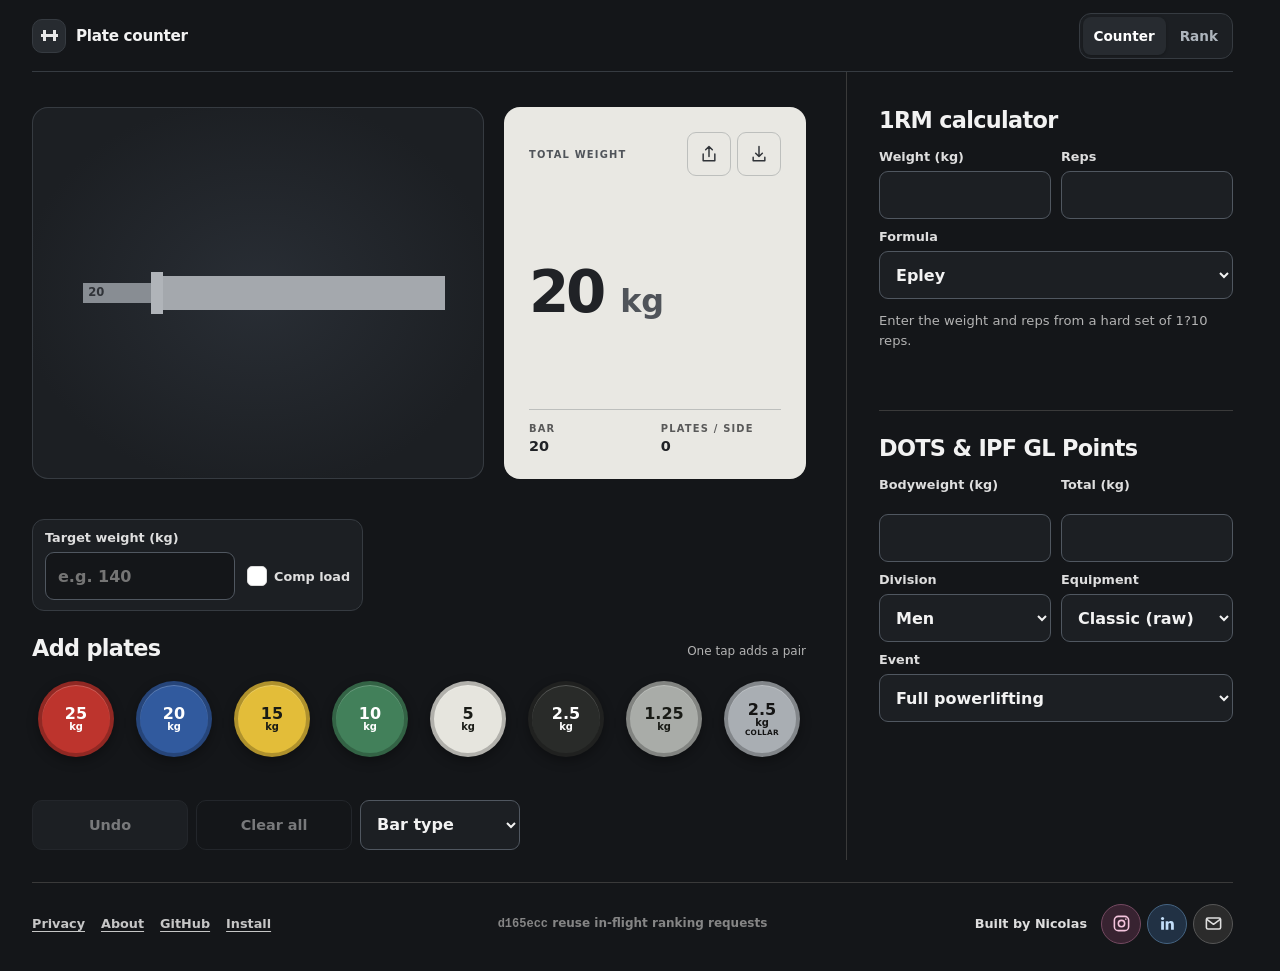
==== commit 97b75dd6: "reposition bar type dropdown" ====
--- a/index.html
+++ b/index.html
@@ -54,11 +54,12 @@
         </div>
         <div class="controls-heading"><div><h2 id="plates-title">Add plates</h2></div><p>One tap adds a pair</p></div>
         <div id="plate-buttons" class="plate-buttons"></div>
-        <div class="actions"><button id="undo" type="button" disabled>Undo</button><button id="clear" type="button" disabled>Clear all</button></div>
-        <section class="bar-type" aria-labelledby="bar-type-title">
-          <h2 id="bar-type-title"><label for="bar-type">Bar type</label></h2>
-          <select id="bar-type"></select>
-        </section>
+        <div class="plate-actions">
+          <div class="actions"><button id="undo" type="button" disabled>Undo</button><button id="clear" type="button" disabled>Clear all</button></div>
+          <select id="bar-type" aria-label="Bar type">
+            <option value="" selected disabled>Bar type</option>
+          </select>
+        </div>
       </section>
     </div>
     <aside class="calculators" aria-label="Lifting calculators">
--- a/styles/main.css
+++ b/styles/main.css
@@ -226,12 +226,12 @@
 .plate-button:active { transform: scale(.94); }
 @media (hover: hover) { .plate-button:hover { filter: brightness(1.12); } }
 .plate-count { width: 100%; height: 1lh; color: #b5b5b5; text-align: center; font-size: .7rem; line-height: 1.4; white-space: nowrap; font-variant-numeric: tabular-nums; }
-.actions { display: flex; gap: 8px; margin-top: 20px; }
+.plate-actions { display: grid; gap: 8px; margin-top: 20px; }
+.actions { display: flex; gap: 8px; }
 .actions button { flex: 1; min-height: 50px; border: 1px solid var(--line); border-radius: 10px; background: var(--surface-raised); color: #f2f2f2; font: 650 .9rem system-ui, sans-serif; cursor: pointer; }
 #clear { background: transparent; }
 .actions button:not(:disabled):hover, #clear:not(:disabled):hover { background: #353b42; }
 .actions button:disabled { opacity: .45; cursor: not-allowed; }
-.bar-type { display: grid; gap: 12px; max-width: 320px; margin-top: 24px; padding-top: 20px; border-top: 1px solid var(--line); }
 button:focus-visible { outline: 3px solid #f2f2f2; outline-offset: 3px; }
 .sr-only { position: absolute; width: 1px; height: 1px; padding: 0; margin: -1px; overflow: hidden; clip: rect(0,0,0,0); white-space: nowrap; border: 0; }
 footer { display: grid; align-items: center; justify-items: center; gap: 12px; margin-top: auto; border-top: 1px solid #3a3a3a; padding: 19px 0 25px; color: #9c9c9c; font-size: .58rem; }
@@ -267,7 +267,7 @@
   .target-load { width: fit-content; max-width: 100%; }
   .plate-buttons { grid-template-columns: repeat(8, minmax(0, 1fr)); gap: 10px; }
   .plate-button { width: 76px; max-width: 100%; }
-  .actions { max-width: 320px; }
+  .plate-actions { grid-template-columns: minmax(0, 320px) minmax(0, 160px); }
 }
 @media (prefers-reduced-motion: reduce) { .plate-button { transition: none; } }
 
@@ -280,6 +280,7 @@
 .calculator-wide { grid-column: 1 / -1; }
 .calculator-inputs :is(input[type="number"], select), #target-weight, #bar-type { width: 100%; min-width: 0; min-height: 48px; border: 1px solid #505760; border-radius: 9px; padding: 10px 12px; color: #f2f2f2; background: var(--surface); color-scheme: dark; font: 600 1rem system-ui, sans-serif; }
 #target-weight { background: var(--page); }
+#bar-type { min-height: 50px; }
 .calculator-inputs :is(input, select):focus-visible, #target-weight:focus-visible, #bar-type:focus-visible { outline: 3px solid #f2f2f2; outline-offset: 2px; }
 .calculator-note { margin: 12px 0 0; color: #b3b3b3; font-size: .82rem; line-height: 1.5; }
 .calculator-result { display: block; margin-top: 12px; min-height: 1lh; line-height: 1.5; font-weight: 700; font-variant-numeric: tabular-nums; }
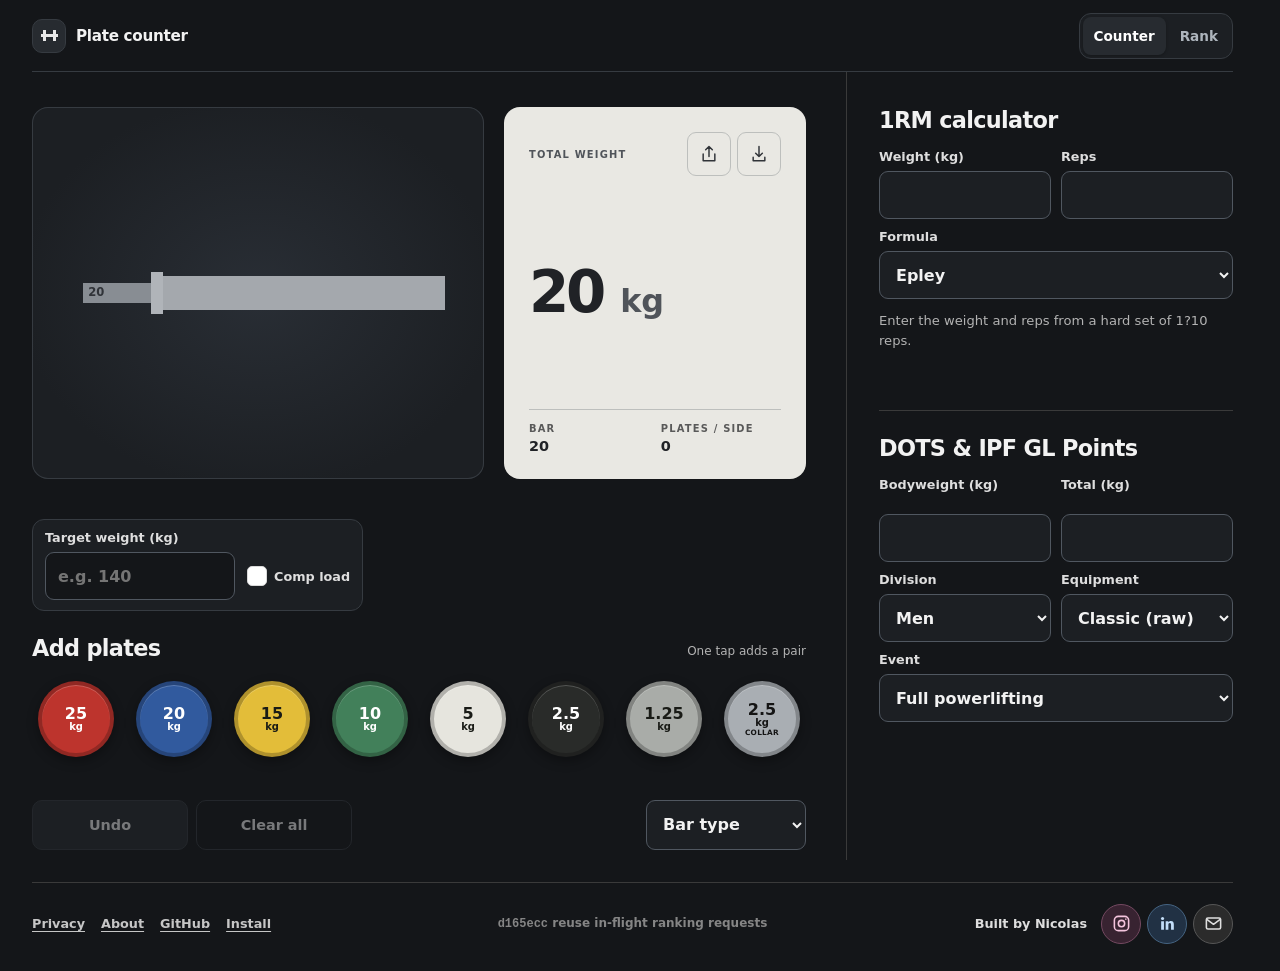
==== commit 541d5608: "add occasional site share prompt" ====
--- a/index.html
+++ b/index.html
@@ -129,6 +129,16 @@
         </nav>
       </div>
     </footer>
+    <dialog id="share-reminder" class="site-dialog" aria-labelledby="share-reminder-title" aria-describedby="share-reminder-message">
+      <h2 id="share-reminder-title">Share Plate counter?</h2>
+      <p id="share-reminder-message">Send the site to a friend who might find it useful.</p>
+      <form method="dialog" class="share-reminder-actions">
+        <button type="submit" autofocus>Maybe later</button>
+        <button id="share-site" type="button">Share site</button>
+      </form>
+      <label id="share-site-link" hidden>Copy this link<input type="url" readonly></label>
+      <p id="share-site-status" class="sr-only" role="status"></p>
+    </dialog>
     <dialog id="install-help" class="site-dialog" aria-labelledby="install-help-title">
       <h2 id="install-help-title">Install or create a shortcut</h2>
       <p>On desktop Chrome, open the three-dot menu, choose <strong>Cast, save, and share</strong>, then select <strong>Install page as app</strong> or <strong>Create shortcut</strong>.</p>
@@ -137,6 +147,7 @@
     </dialog>
   </main>
   <script src="src/install.js"></script>
+  <script src="src/share-reminder.js"></script>
   <script src="config/plates.js"></script>
   <script src="src/barbell-export.js"></script>
   <script src="src/counter.js"></script>
--- a/styles/main.css
+++ b/styles/main.css
@@ -267,7 +267,7 @@
   .target-load { width: fit-content; max-width: 100%; }
   .plate-buttons { grid-template-columns: repeat(8, minmax(0, 1fr)); gap: 10px; }
   .plate-button { width: 76px; max-width: 100%; }
-  .plate-actions { grid-template-columns: minmax(0, 320px) minmax(0, 160px); }
+  .plate-actions { grid-template-columns: minmax(0, 320px) minmax(0, 160px); justify-content: space-between; }
 }
 @media (prefers-reduced-motion: reduce) { .plate-button { transition: none; } }
 
@@ -298,6 +298,25 @@
 .about-links a:focus-visible { outline: 2px solid #fff; outline-offset: 2px; }
 .site-dialog { width: min(calc(100% - 32px), 420px); padding: 24px; border: 1px solid #555; border-radius: 12px; background: #242424; color: #f2f2f2; }
 .site-dialog::backdrop { background: #000b; }
+:is(#rank-reminder, #share-reminder) {
+  padding: clamp(20px, 5vw, 28px);
+  border-color: #bdbfbd;
+  border-radius: var(--panel-radius);
+  background: #e9e8e3;
+  color: #202226;
+  box-shadow: 0 16px 48px #0005;
+}
+:is(#rank-reminder, #share-reminder) h2 { margin-bottom: 6px; font-size: clamp(1.35rem, 5vw, 1.75rem); line-height: 1.15; }
+#rank-reminder p { margin: 0 0 20px; font-size: 20px; color: #50545a; }
+:is(#rank-reminder, #share-reminder) button { border-radius: 10px; background: var(--surface-raised); }
+:is(#rank-reminder, #share-reminder) button:hover { background: #353b42; }
+:is(#rank-reminder, #share-reminder) button:focus-visible { outline-color: #303338; }
+#share-reminder-message { margin: 0 0 20px; color: #50545a; }
+.share-reminder-actions { display: grid; grid-template-columns: repeat(2, minmax(0, 1fr)); gap: 8px; }
+#share-reminder button[type="submit"] { border: 1px solid #bdbfbd; background: transparent; color: #303338; }
+#share-reminder button[type="submit"]:hover { background: #dbdcd6; }
+#share-site-link:not([hidden]) { display: grid; gap: 6px; margin-top: 12px; font-size: .85rem; }
+#share-site-link input { width: 100%; padding: 8px; border: 1px solid #bdbfbd; border-radius: 6px; }
 @media (prefers-reduced-motion: no-preference) {
   #rank-reminder[open], #rank-reminder[open]::backdrop { animation: rank-reminder-fade-in 240ms ease-out; }
   @keyframes rank-reminder-fade-in { from { opacity: 0; } to { opacity: 1; } }
